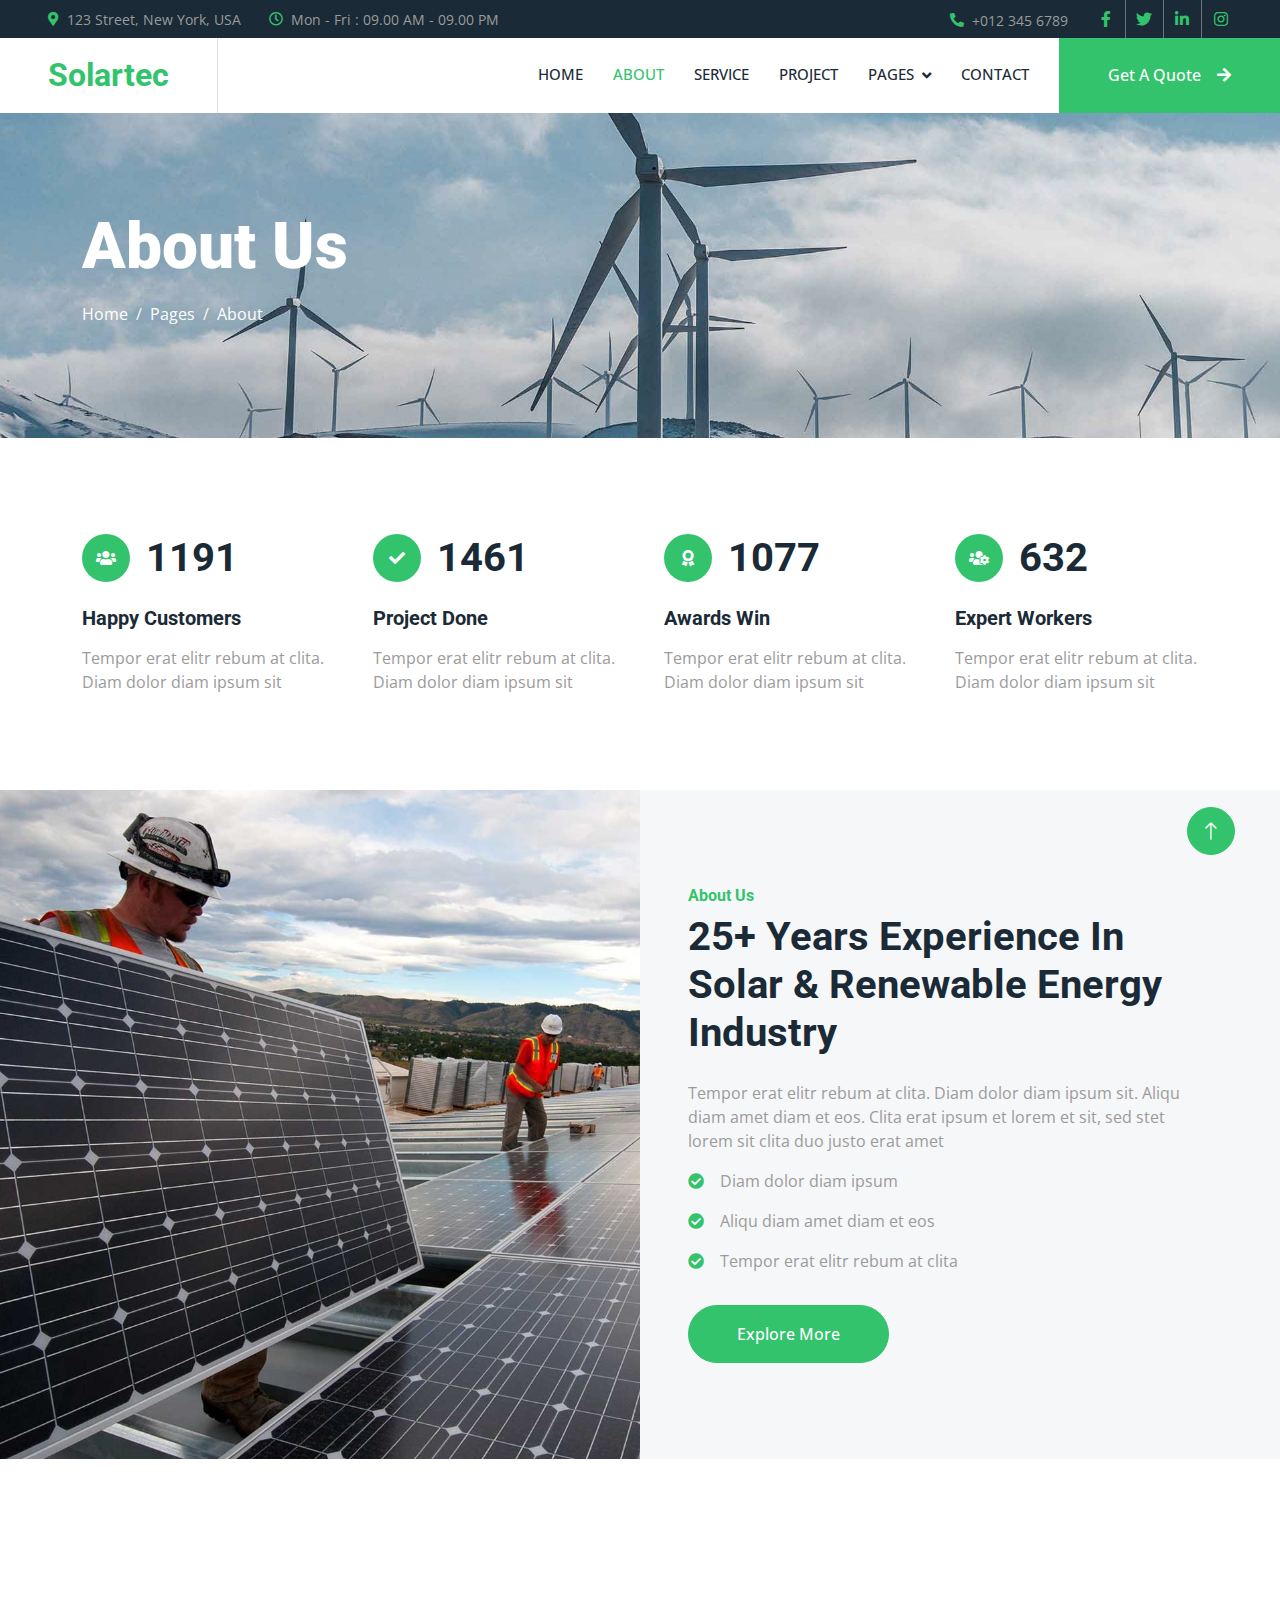
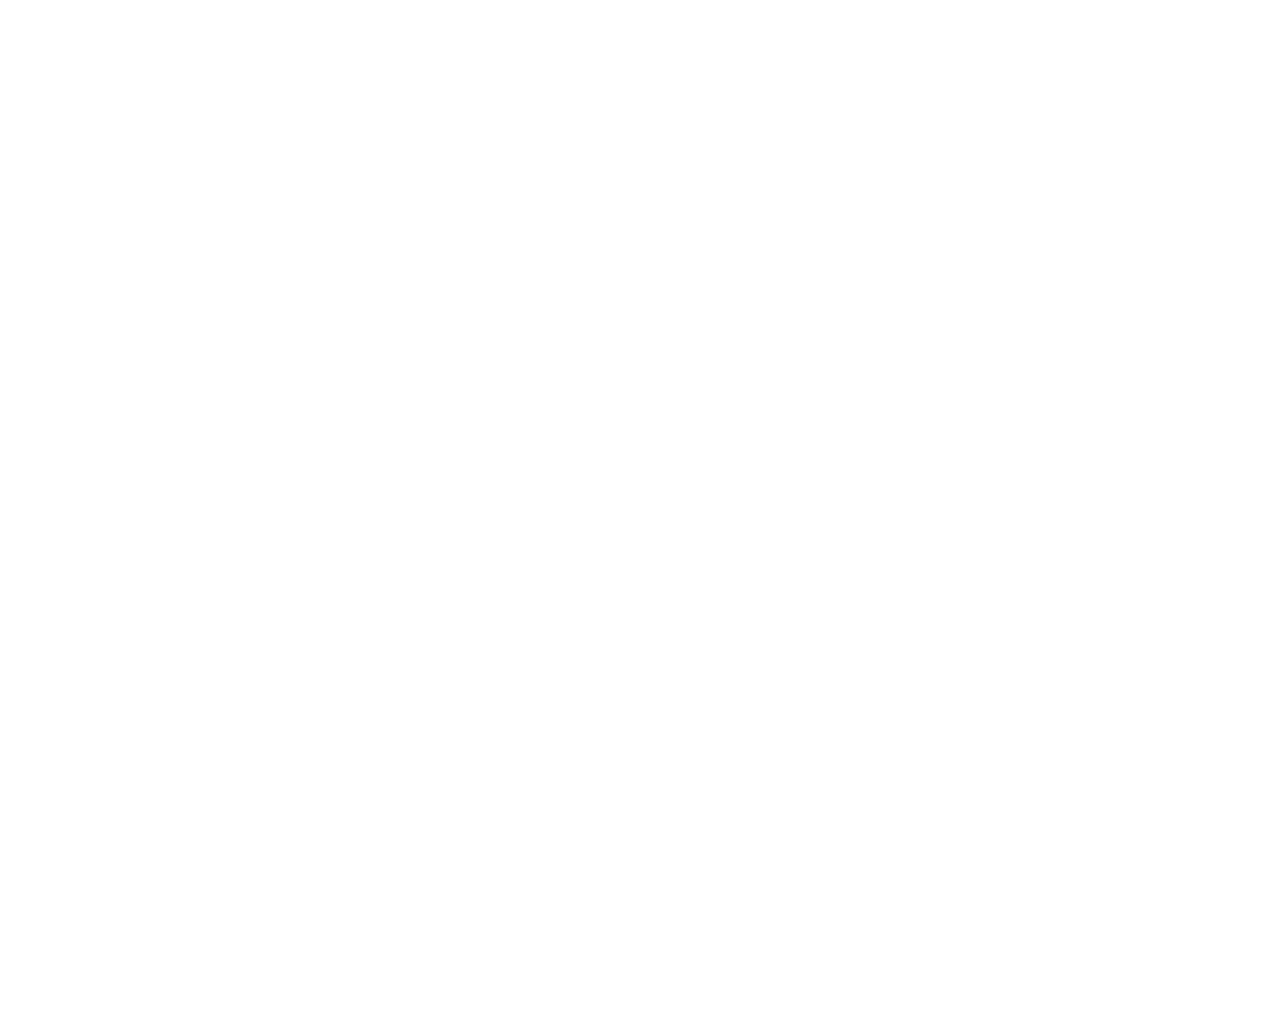
==== about.html @ 9b0cf778 "project setup" ====
<!DOCTYPE html>
<html lang="en">

<head>
    <meta charset="utf-8">
    <title>Solartec - Renewable Energy Website Template</title>
    <meta content="width=device-width, initial-scale=1.0" name="viewport">
    <meta content="" name="keywords">
    <meta content="" name="description">

    <!-- Favicon -->
    <link href="img/favicon.ico" rel="icon">

    <!-- Google Web Fonts -->
    <link rel="preconnect" href="https://fonts.googleapis.com">
    <link rel="preconnect" href="https://fonts.gstatic.com" crossorigin>
    <link href="https://fonts.googleapis.com/css2?family=Open+Sans:wght@400;500&family=Roboto:wght@500;700;900&display=swap" rel="stylesheet"> 

    <!-- Icon Font Stylesheet -->
    <link href="https://cdnjs.cloudflare.com/ajax/libs/font-awesome/5.10.0/css/all.min.css" rel="stylesheet">
    <link href="https://cdn.jsdelivr.net/npm/bootstrap-icons@1.4.1/font/bootstrap-icons.css" rel="stylesheet">

    <!-- Libraries Stylesheet -->
    <link href="lib/animate/animate.min.css" rel="stylesheet">
    <link href="lib/owlcarousel/assets/owl.carousel.min.css" rel="stylesheet">
    <link href="lib/lightbox/css/lightbox.min.css" rel="stylesheet">

    <!-- Customized Bootstrap Stylesheet -->
    <link href="css/bootstrap.min.css" rel="stylesheet">

    <!-- Template Stylesheet -->
    <link href="css/style.css" rel="stylesheet">
</head>

<body>
    <!-- Spinner Start -->
    <div id="spinner" class="show bg-white position-fixed translate-middle w-100 vh-100 top-50 start-50 d-flex align-items-center justify-content-center">
        <div class="spinner-border text-primary" style="width: 3rem; height: 3rem;" role="status">
            <span class="sr-only">Loading...</span>
        </div>
    </div>
    <!-- Spinner End -->


    <!-- Topbar Start -->
    <div class="container-fluid bg-dark p-0">
        <div class="row gx-0 d-none d-lg-flex">
            <div class="col-lg-7 px-5 text-start">
                <div class="h-100 d-inline-flex align-items-center me-4">
                    <small class="fa fa-map-marker-alt text-primary me-2"></small>
                    <small>123 Street, New York, USA</small>
                </div>
                <div class="h-100 d-inline-flex align-items-center">
                    <small class="far fa-clock text-primary me-2"></small>
                    <small>Mon - Fri : 09.00 AM - 09.00 PM</small>
                </div>
            </div>
            <div class="col-lg-5 px-5 text-end">
                <div class="h-100 d-inline-flex align-items-center me-4">
                    <small class="fa fa-phone-alt text-primary me-2"></small>
                    <small>+012 345 6789</small>
                </div>
                <div class="h-100 d-inline-flex align-items-center mx-n2">
                    <a class="btn btn-square btn-link rounded-0 border-0 border-end border-secondary" href=""><i class="fab fa-facebook-f"></i></a>
                    <a class="btn btn-square btn-link rounded-0 border-0 border-end border-secondary" href=""><i class="fab fa-twitter"></i></a>
                    <a class="btn btn-square btn-link rounded-0 border-0 border-end border-secondary" href=""><i class="fab fa-linkedin-in"></i></a>
                    <a class="btn btn-square btn-link rounded-0" href=""><i class="fab fa-instagram"></i></a>
                </div>
            </div>
        </div>
    </div>
    <!-- Topbar End -->


    <!-- Navbar Start -->
    <nav class="navbar navbar-expand-lg bg-white navbar-light sticky-top p-0">
        <a href="index.html" class="navbar-brand d-flex align-items-center border-end px-4 px-lg-5">
            <h2 class="m-0 text-primary">Solartec</h2>
        </a>
        <button type="button" class="navbar-toggler me-4" data-bs-toggle="collapse" data-bs-target="#navbarCollapse">
            <span class="navbar-toggler-icon"></span>
        </button>
        <div class="collapse navbar-collapse" id="navbarCollapse">
            <div class="navbar-nav ms-auto p-4 p-lg-0">
                <a href="index.html" class="nav-item nav-link">Home</a>
                <a href="about.html" class="nav-item nav-link active">About</a>
                <a href="service.html" class="nav-item nav-link">Service</a>
                <a href="project.html" class="nav-item nav-link">Project</a>
                <div class="nav-item dropdown">
                    <a href="#" class="nav-link dropdown-toggle" data-bs-toggle="dropdown">Pages</a>
                    <div class="dropdown-menu bg-light m-0">
                        <a href="feature.html" class="dropdown-item">Feature</a>
                        <a href="quote.html" class="dropdown-item">Free Quote</a>
                        <a href="team.html" class="dropdown-item">Our Team</a>
                        <a href="testimonial.html" class="dropdown-item">Testimonial</a>
                        <a href="404.html" class="dropdown-item">404 Page</a>
                    </div>
                </div>
                <a href="contact.html" class="nav-item nav-link">Contact</a>
            </div>
            <a href="" class="btn btn-primary rounded-0 py-4 px-lg-5 d-none d-lg-block">Get A Quote<i class="fa fa-arrow-right ms-3"></i></a>
        </div>
    </nav>
    <!-- Navbar End -->


    <!-- Page Header Start -->
    <div class="container-fluid page-header py-5 mb-5">
        <div class="container py-5">
            <h1 class="display-3 text-white mb-3 animated slideInDown">About Us</h1>
            <nav aria-label="breadcrumb animated slideInDown">
                <ol class="breadcrumb">
                    <li class="breadcrumb-item"><a class="text-white" href="#">Home</a></li>
                    <li class="breadcrumb-item"><a class="text-white" href="#">Pages</a></li>
                    <li class="breadcrumb-item text-white active" aria-current="page">About</li>
                </ol>
            </nav>
        </div>
    </div>
    <!-- Page Header End -->


    <!-- Feature Start -->
    <div class="container-xxl py-5">
        <div class="container">
            <div class="row g-5">
                <div class="col-md-6 col-lg-3 wow fadeIn" data-wow-delay="0.1s">
                    <div class="d-flex align-items-center mb-4">
                        <div class="btn-lg-square bg-primary rounded-circle me-3">
                            <i class="fa fa-users text-white"></i>
                        </div>
                        <h1 class="mb-0" data-toggle="counter-up">3453</h1>
                    </div>
                    <h5 class="mb-3">Happy Customers</h5>
                    <span>Tempor erat elitr rebum at clita. Diam dolor diam ipsum sit</span>
                </div>
                <div class="col-md-6 col-lg-3 wow fadeIn" data-wow-delay="0.3s">
                    <div class="d-flex align-items-center mb-4">
                        <div class="btn-lg-square bg-primary rounded-circle me-3">
                            <i class="fa fa-check text-white"></i>
                        </div>
                        <h1 class="mb-0" data-toggle="counter-up">4234</h1>
                    </div>
                    <h5 class="mb-3">Project Done</h5>
                    <span>Tempor erat elitr rebum at clita. Diam dolor diam ipsum sit</span>
                </div>
                <div class="col-md-6 col-lg-3 wow fadeIn" data-wow-delay="0.5s">
                    <div class="d-flex align-items-center mb-4">
                        <div class="btn-lg-square bg-primary rounded-circle me-3">
                            <i class="fa fa-award text-white"></i>
                        </div>
                        <h1 class="mb-0" data-toggle="counter-up">3123</h1>
                    </div>
                    <h5 class="mb-3">Awards Win</h5>
                    <span>Tempor erat elitr rebum at clita. Diam dolor diam ipsum sit</span>
                </div>
                <div class="col-md-6 col-lg-3 wow fadeIn" data-wow-delay="0.7s">
                    <div class="d-flex align-items-center mb-4">
                        <div class="btn-lg-square bg-primary rounded-circle me-3">
                            <i class="fa fa-users-cog text-white"></i>
                        </div>
                        <h1 class="mb-0" data-toggle="counter-up">1831</h1>
                    </div>
                    <h5 class="mb-3">Expert Workers</h5>
                    <span>Tempor erat elitr rebum at clita. Diam dolor diam ipsum sit</span>
                </div>
            </div>
        </div>
    </div>
    <!-- Feature Start -->
    

    <!-- About Start -->
    <div class="container-fluid bg-light overflow-hidden my-5 px-lg-0">
        <div class="container about px-lg-0">
            <div class="row g-0 mx-lg-0">
                <div class="col-lg-6 ps-lg-0 wow fadeIn" data-wow-delay="0.1s" style="min-height: 400px;">
                    <div class="position-relative h-100">
                        <img class="position-absolute img-fluid w-100 h-100" src="img/about.jpg" style="object-fit: cover;" alt="">
                    </div>
                </div>
                <div class="col-lg-6 about-text py-5 wow fadeIn" data-wow-delay="0.5s">
                    <div class="p-lg-5 pe-lg-0">
                        <h6 class="text-primary">About Us</h6>
                        <h1 class="mb-4">25+ Years Experience In Solar & Renewable Energy Industry</h1>
                        <p>Tempor erat elitr rebum at clita. Diam dolor diam ipsum sit. Aliqu diam amet diam et eos. Clita erat ipsum et lorem et sit, sed stet lorem sit clita duo justo erat amet</p>
                        <p><i class="fa fa-check-circle text-primary me-3"></i>Diam dolor diam ipsum</p>
                        <p><i class="fa fa-check-circle text-primary me-3"></i>Aliqu diam amet diam et eos</p>
                        <p><i class="fa fa-check-circle text-primary me-3"></i>Tempor erat elitr rebum at clita</p>
                        <a href="" class="btn btn-primary rounded-pill py-3 px-5 mt-3">Explore More</a>
                    </div>
                </div>
            </div>
        </div>
    </div>
    <!-- About End -->


    <!-- Team Start -->
    <div class="container-xxl py-5">
        <div class="container">
            <div class="text-center mx-auto mb-5 wow fadeInUp" data-wow-delay="0.1s" style="max-width: 600px;">
                <h6 class="text-primary">Team Member</h6>
                <h1 class="mb-4">Experienced Team Members</h1>
            </div>
            <div class="row g-4">
                <div class="col-lg-4 col-md-6 wow fadeInUp" data-wow-delay="0.1s">
                    <div class="team-item rounded overflow-hidden">
                        <div class="d-flex">
                            <img class="img-fluid w-75" src="img/team-1.jpg" alt="">
                            <div class="team-social w-25">
                                <a class="btn btn-lg-square btn-outline-primary rounded-circle mt-3" href=""><i class="fab fa-facebook-f"></i></a>
                                <a class="btn btn-lg-square btn-outline-primary rounded-circle mt-3" href=""><i class="fab fa-twitter"></i></a>
                                <a class="btn btn-lg-square btn-outline-primary rounded-circle mt-3" href=""><i class="fab fa-instagram"></i></a>
                            </div>
                        </div>
                        <div class="p-4">
                            <h5>Full Name</h5>
                            <span>Designation</span>
                        </div>
                    </div>
                </div>
                <div class="col-lg-4 col-md-6 wow fadeInUp" data-wow-delay="0.3s">
                    <div class="team-item rounded overflow-hidden">
                        <div class="d-flex">
                            <img class="img-fluid w-75" src="img/team-2.jpg" alt="">
                            <div class="team-social w-25">
                                <a class="btn btn-lg-square btn-outline-primary rounded-circle mt-3" href=""><i class="fab fa-facebook-f"></i></a>
                                <a class="btn btn-lg-square btn-outline-primary rounded-circle mt-3" href=""><i class="fab fa-twitter"></i></a>
                                <a class="btn btn-lg-square btn-outline-primary rounded-circle mt-3" href=""><i class="fab fa-instagram"></i></a>
                            </div>
                        </div>
                        <div class="p-4">
                            <h5>Full Name</h5>
                            <span>Designation</span>
                        </div>
                    </div>
                </div>
                <div class="col-lg-4 col-md-6 wow fadeInUp" data-wow-delay="0.5s">
                    <div class="team-item rounded overflow-hidden">
                        <div class="d-flex">
                            <img class="img-fluid w-75" src="img/team-3.jpg" alt="">
                            <div class="team-social w-25">
                                <a class="btn btn-lg-square btn-outline-primary rounded-circle mt-3" href=""><i class="fab fa-facebook-f"></i></a>
                                <a class="btn btn-lg-square btn-outline-primary rounded-circle mt-3" href=""><i class="fab fa-twitter"></i></a>
                                <a class="btn btn-lg-square btn-outline-primary rounded-circle mt-3" href=""><i class="fab fa-instagram"></i></a>
                            </div>
                        </div>
                        <div class="p-4">
                            <h5>Full Name</h5>
                            <span>Designation</span>
                        </div>
                    </div>
                </div>
            </div>
        </div>
    </div>
    <!-- Team End -->
        

    <!-- Footer Start -->
    <div class="container-fluid bg-dark text-body footer mt-5 pt-5 wow fadeIn" data-wow-delay="0.1s">
        <div class="container py-5">
            <div class="row g-5">
                <div class="col-lg-3 col-md-6">
                    <h5 class="text-white mb-4">Address</h5>
                    <p class="mb-2"><i class="fa fa-map-marker-alt me-3"></i>123 Street, New York, USA</p>
                    <p class="mb-2"><i class="fa fa-phone-alt me-3"></i>+012 345 67890</p>
                    <p class="mb-2"><i class="fa fa-envelope me-3"></i>info@example.com</p>
                    <div class="d-flex pt-2">
                        <a class="btn btn-square btn-outline-light btn-social" href=""><i class="fab fa-twitter"></i></a>
                        <a class="btn btn-square btn-outline-light btn-social" href=""><i class="fab fa-facebook-f"></i></a>
                        <a class="btn btn-square btn-outline-light btn-social" href=""><i class="fab fa-youtube"></i></a>
                        <a class="btn btn-square btn-outline-light btn-social" href=""><i class="fab fa-linkedin-in"></i></a>
                    </div>
                </div>
                <div class="col-lg-3 col-md-6">
                    <h5 class="text-white mb-4">Quick Links</h5>
                    <a class="btn btn-link" href="">About Us</a>
                    <a class="btn btn-link" href="">Contact Us</a>
                    <a class="btn btn-link" href="">Our Services</a>
                    <a class="btn btn-link" href="">Terms & Condition</a>
                    <a class="btn btn-link" href="">Support</a>
                </div>
                <div class="col-lg-3 col-md-6">
                    <h5 class="text-white mb-4">Project Gallery</h5>
                    <div class="row g-2">
                        <div class="col-4">
                            <img class="img-fluid rounded" src="img/gallery-1.jpg" alt="">
                        </div>
                        <div class="col-4">
                            <img class="img-fluid rounded" src="img/gallery-2.jpg" alt="">
                        </div>
                        <div class="col-4">
                            <img class="img-fluid rounded" src="img/gallery-3.jpg" alt="">
                        </div>
                        <div class="col-4">
                            <img class="img-fluid rounded" src="img/gallery-4.jpg" alt="">
                        </div>
                        <div class="col-4">
                            <img class="img-fluid rounded" src="img/gallery-5.jpg" alt="">
                        </div>
                        <div class="col-4">
                            <img class="img-fluid rounded" src="img/gallery-6.jpg" alt="">
                        </div>
                    </div>
                </div>
                <div class="col-lg-3 col-md-6">
                    <h5 class="text-white mb-4">Newsletter</h5>
                    <p>Dolor amet sit justo amet elitr clita ipsum elitr est.</p>
                    <div class="position-relative mx-auto" style="max-width: 400px;">
                        <input class="form-control border-0 w-100 py-3 ps-4 pe-5" type="text" placeholder="Your email">
                        <button type="button" class="btn btn-primary py-2 position-absolute top-0 end-0 mt-2 me-2">SignUp</button>
                    </div>
                </div>
            </div>
        </div>
        <div class="container">
            <div class="copyright">
                <div class="row">
                    <div class="col-md-6 text-center text-md-start mb-3 mb-md-0">
                        &copy; <a href="#">Your Site Name</a>, All Right Reserved.
                    </div>
                    <div class="col-md-6 text-center text-md-end">
                        <!--/*** This template is free as long as you keep the footer author’s credit link/attribution link/backlink. If you'd like to use the template without the footer author’s credit link/attribution link/backlink, you can purchase the Credit Removal License from "https://htmlcodex.com/credit-removal". Thank you for your support. ***/-->
                        Designed By <a href="https://htmlcodex.com">HTML Codex</a>
                    </div>
                </div>
            </div>
        </div>
    </div>
    <!-- Footer End -->


    <!-- Back to Top -->
    <a href="#" class="btn btn-lg btn-primary btn-lg-square rounded-circle back-to-top"><i class="bi bi-arrow-up"></i></a>


    <!-- JavaScript Libraries -->
    <script src="https://code.jquery.com/jquery-3.4.1.min.js"></script>
    <script src="https://cdn.jsdelivr.net/npm/bootstrap@5.0.0/dist/js/bootstrap.bundle.min.js"></script>
    <script src="lib/wow/wow.min.js"></script>
    <script src="lib/easing/easing.min.js"></script>
    <script src="lib/waypoints/waypoints.min.js"></script>
    <script src="lib/counterup/counterup.min.js"></script>
    <script src="lib/owlcarousel/owl.carousel.min.js"></script>
    <script src="lib/isotope/isotope.pkgd.min.js"></script>
    <script src="lib/lightbox/js/lightbox.min.js"></script>

    <!-- Template Javascript -->
    <script src="js/main.js"></script>
</body>

</html>
---- css/style.css ----
/********** Template CSS **********/
:root {
    --primary: #32C36C;
    --light: #F6F7F8;
    --dark: #1A2A36;
}

.fw-medium {
    font-weight: 500 !important;
}

.fw-bold {
    font-weight: 700 !important;
}

.fw-black {
    font-weight: 900 !important;
}

.back-to-top {
    position: fixed;
    display: none;
    right: 45px;
    bottom: 45px;
    z-index: 99;
}


/*** Spinner ***/
#spinner {
    opacity: 0;
    visibility: hidden;
    transition: opacity .5s ease-out, visibility 0s linear .5s;
    z-index: 99999;
}

#spinner.show {
    transition: opacity .5s ease-out, visibility 0s linear 0s;
    visibility: visible;
    opacity: 1;
}


/*** Button ***/
.btn {
    font-weight: 500;
    transition: .5s;
}

.btn.btn-primary,
.btn.btn-outline-primary:hover {
    color: #FFFFFF;
}

.btn-square {
    width: 38px;
    height: 38px;
}

.btn-sm-square {
    width: 32px;
    height: 32px;
}

.btn-lg-square {
    width: 48px;
    height: 48px;
}

.btn-square,
.btn-sm-square,
.btn-lg-square {
    padding: 0;
    display: flex;
    align-items: center;
    justify-content: center;
    font-weight: normal;
}

/*** Navbar ***/
.navbar.sticky-top {
    top: -100px;
    transition: .5s;
}

.navbar .navbar-brand,
.navbar a.btn {
    height: 75px;
}

.navbar .navbar-nav .nav-link {
    margin-right: 30px;
    padding: 25px 0;
    color: var(--dark);
    font-size: 15px;
    font-weight: 500;
    text-transform: uppercase;
    outline: none;
}

.navbar .navbar-nav .nav-link:hover,
.navbar .navbar-nav .nav-link.active {
    color: var(--primary);
}

.navbar .dropdown-toggle::after {
    border: none;
    content: "\f107";
    font-family: "Font Awesome 5 Free";
    font-weight: 900;
    vertical-align: middle;
    margin-left: 8px;
}

@media (max-width: 991.98px) {
    .navbar .navbar-nav .nav-link  {
        margin-right: 0;
        padding: 10px 0;
    }

    .navbar .navbar-nav {
        border-top: 1px solid #EEEEEE;
    }
}

@media (min-width: 992px) {
    .navbar .nav-item .dropdown-menu {
        display: block;
        border: none;
        margin-top: 0;
        top: 150%;
        opacity: 0;
        visibility: hidden;
        transition: .5s;
    }

    .navbar .nav-item:hover .dropdown-menu {
        top: 100%;
        visibility: visible;
        transition: .5s;
        opacity: 1;
    }
}


/*** Header ***/
.owl-carousel-inner {
    position: absolute;
    width: 100%;
    height: 100%;
    top: 0;
    left: 0;
    display: flex;
    align-items: center;
    background: rgba(0, 0, 0, .1);
}

@media (max-width: 768px) {
    .header-carousel .owl-carousel-item {
        position: relative;
        min-height: 500px;
    }

    .header-carousel .owl-carousel-item img {
        position: absolute;
        width: 100%;
        height: 100%;
        object-fit: cover;
    }

    .header-carousel .owl-carousel-item p {
        font-size: 16px !important;
    }
}

.header-carousel .owl-dots {
    position: absolute;
    width: 60px;
    height: 100%;
    top: 0;
    right: 30px;
    display: flex;
    flex-direction: column;
    align-items: center;
    justify-content: center;
}

.header-carousel .owl-dots .owl-dot {
    position: relative;
    width: 45px;
    height: 45px;
    margin: 5px 0;
    background: #FFFFFF;
    box-shadow: 0 0 30px rgba(255, 255, 255, .9);
    border-radius: 45px;
    transition: .5s;
}

.header-carousel .owl-dots .owl-dot.active {
    width: 60px;
    height: 60px;
}

.header-carousel .owl-dots .owl-dot img {
    position: absolute;
    width: 100%;
    height: 100%;
    object-fit: cover;
    padding: 2px;
    border-radius: 45px;
    transition: .5s;
}

.page-header {
    background: linear-gradient(rgba(0, 0, 0, .1), rgba(0, 0, 0, .1)), url(../img/carousel-1.jpg) center center no-repeat;
    background-size: cover;
}

.breadcrumb-item + .breadcrumb-item::before {
    color: var(--light);
}


/*** About ***/
@media (min-width: 992px) {
    .container.about {
        max-width: 100% !important;
    }

    .about-text  {
        padding-right: calc(((100% - 960px) / 2) + .75rem);
    }
}

@media (min-width: 1200px) {
    .about-text  {
        padding-right: calc(((100% - 1140px) / 2) + .75rem);
    }
}

@media (min-width: 1400px) {
    .about-text  {
        padding-right: calc(((100% - 1320px) / 2) + .75rem);
    }
}


/*** Service ***/
.service-item {
    box-shadow: 0 0 45px rgba(0, 0, 0, .08);
}

.service-icon {
    position: relative;
    margin: -50px 0 25px 0;
    width: 100px;
    height: 100px;
    display: flex;
    align-items: center;
    justify-content: center;
    color: var(--primary);
    background: #FFFFFF;
    border-radius: 100px;
    box-shadow: 0 0 45px rgba(0, 0, 0, .08);
    transition: .5s;
}

.service-item:hover .service-icon {
    color: #FFFFFF;
    background: var(--primary);
}


/*** Feature ***/
@media (min-width: 992px) {
    .container.feature {
        max-width: 100% !important;
    }

    .feature-text  {
        padding-left: calc(((100% - 960px) / 2) + .75rem);
    }
}

@media (min-width: 1200px) {
    .feature-text  {
        padding-left: calc(((100% - 1140px) / 2) + .75rem);
    }
}

@media (min-width: 1400px) {
    .feature-text  {
        padding-left: calc(((100% - 1320px) / 2) + .75rem);
    }
}


/*** Project Portfolio ***/
#portfolio-flters li {
    display: inline-block;
    font-weight: 500;
    color: var(--dark);
    cursor: pointer;
    transition: .5s;
    border-bottom: 2px solid transparent;
}

#portfolio-flters li:hover,
#portfolio-flters li.active {
    color: var(--primary);
    border-color: var(--primary);
}

.portfolio-img {
    position: relative;
}

.portfolio-img::before,
.portfolio-img::after {
    position: absolute;
    content: "";
    width: 0;
    height: 100%;
    top: 0;
    background: var(--dark);
    transition: .5s;
}

.portfolio-img::before {
    left: 50%;
}

.portfolio-img::after {
    right: 50%;
}

.portfolio-item:hover .portfolio-img::before {
    width: 51%;
    left: 0;
}

.portfolio-item:hover .portfolio-img::after {
    width: 51%;
    right: 0;
}

.portfolio-btn {
    position: absolute;
    top: 0;
    left: 0;
    width: 100%;
    height: 100%;
    display: flex;
    align-items: center;
    justify-content: center;
    opacity: 0;
    z-index: 1;
    transition: .5s;
}

.portfolio-item:hover .portfolio-btn {
    opacity: 1;
    transition-delay: .3s;
}


/*** Quote ***/
@media (min-width: 992px) {
    .container.quote {
        max-width: 100% !important;
    }

    .quote-text  {
        padding-right: calc(((100% - 960px) / 2) + .75rem);
    }
}

@media (min-width: 1200px) {
    .quote-text  {
        padding-right: calc(((100% - 1140px) / 2) + .75rem);
    }
}

@media (min-width: 1400px) {
    .quote-text  {
        padding-right: calc(((100% - 1320px) / 2) + .75rem);
    }
}


/*** Team ***/
.team-item {
    box-shadow: 0 0 45px rgba(0, 0, 0, .08);
}

.team-item img {
    border-radius: 8px 60px 0 0;
}

.team-item .team-social {
    display: flex;
    flex-direction: column;
    align-items: center;
    justify-content: flex-end;
    background: #FFFFFF;
    transition: .5s;
}


/*** Testimonial ***/
.testimonial-carousel::before {
    position: absolute;
    content: "";
    top: 0;
    left: 0;
    height: 100%;
    width: 0;
    background: linear-gradient(to right, rgba(255, 255, 255, 1) 0%, rgba(255, 255, 255, 0) 100%);
    z-index: 1;
}

.testimonial-carousel::after {
    position: absolute;
    content: "";
    top: 0;
    right: 0;
    height: 100%;
    width: 0;
    background: linear-gradient(to left, rgba(255, 255, 255, 1) 0%, rgba(255, 255, 255, 0) 100%);
    z-index: 1;
}

@media (min-width: 768px) {
    .testimonial-carousel::before,
    .testimonial-carousel::after {
        width: 200px;
    }
}

@media (min-width: 992px) {
    .testimonial-carousel::before,
    .testimonial-carousel::after {
        width: 300px;
    }
}

.testimonial-carousel .owl-nav {
    position: absolute;
    width: 350px;
    top: 20px;
    left: 50%;
    transform: translateX(-50%);
    display: flex;
    justify-content: space-between;
    opacity: 0;
    transition: .5s;
    z-index: 1;
}

.testimonial-carousel:hover .owl-nav {
    width: 300px;
    opacity: 1;
}

.testimonial-carousel .owl-nav .owl-prev,
.testimonial-carousel .owl-nav .owl-next {
    position: relative;
    color: var(--primary);
    font-size: 45px;
    transition: .5s;
}

.testimonial-carousel .owl-nav .owl-prev:hover,
.testimonial-carousel .owl-nav .owl-next:hover {
    color: var(--dark);
}

.testimonial-carousel .testimonial-img img {
    width: 100px;
    height: 100px;
}

.testimonial-carousel .testimonial-img .btn-square {
    position: absolute;
    bottom: -19px;
    left: 50%;
    transform: translateX(-50%);
}

.testimonial-carousel .owl-item .testimonial-text {
    margin-bottom: 30px;
    box-shadow: 0 0 45px rgba(0, 0, 0, .08);
    transform: scale(.8);
    transition: .5s;
}

.testimonial-carousel .owl-item.center .testimonial-text {
    transform: scale(1);
}


/*** Contact ***/
@media (min-width: 992px) {
    .container.contact {
        max-width: 100% !important;
    }

    .contact-text  {
        padding-left: calc(((100% - 960px) / 2) + .75rem);
    }
}

@media (min-width: 1200px) {
    .contact-text  {
        padding-left: calc(((100% - 1140px) / 2) + .75rem);
    }
}

@media (min-width: 1400px) {
    .contact-text  {
        padding-left: calc(((100% - 1320px) / 2) + .75rem);
    }
}


/*** Footer ***/
.footer .btn.btn-social {
    margin-right: 5px;
    color: #9B9B9B;
    border: 1px solid #9B9B9B;
    border-radius: 38px;
    transition: .3s;
}

.footer .btn.btn-social:hover {
    color: var(--primary);
    border-color: var(--light);
}

.footer .btn.btn-link {
    display: block;
    margin-bottom: 5px;
    padding: 0;
    text-align: left;
    color: #9B9B9B;
    font-weight: normal;
    text-transform: capitalize;
    transition: .3s;
}

.footer .btn.btn-link::before {
    position: relative;
    content: "\f105";
    font-family: "Font Awesome 5 Free";
    font-weight: 900;
    margin-right: 10px;
}

.footer .btn.btn-link:hover {
    color: #FFFFFF;
    letter-spacing: 1px;
    box-shadow: none;
}

.footer .copyright {
    padding: 25px 0;
    border-top: 1px solid rgba(256, 256, 256, .1);
}

.footer .copyright a {
    color: var(--light);
}

.footer .copyright a:hover {
    color: var(--primary);
}
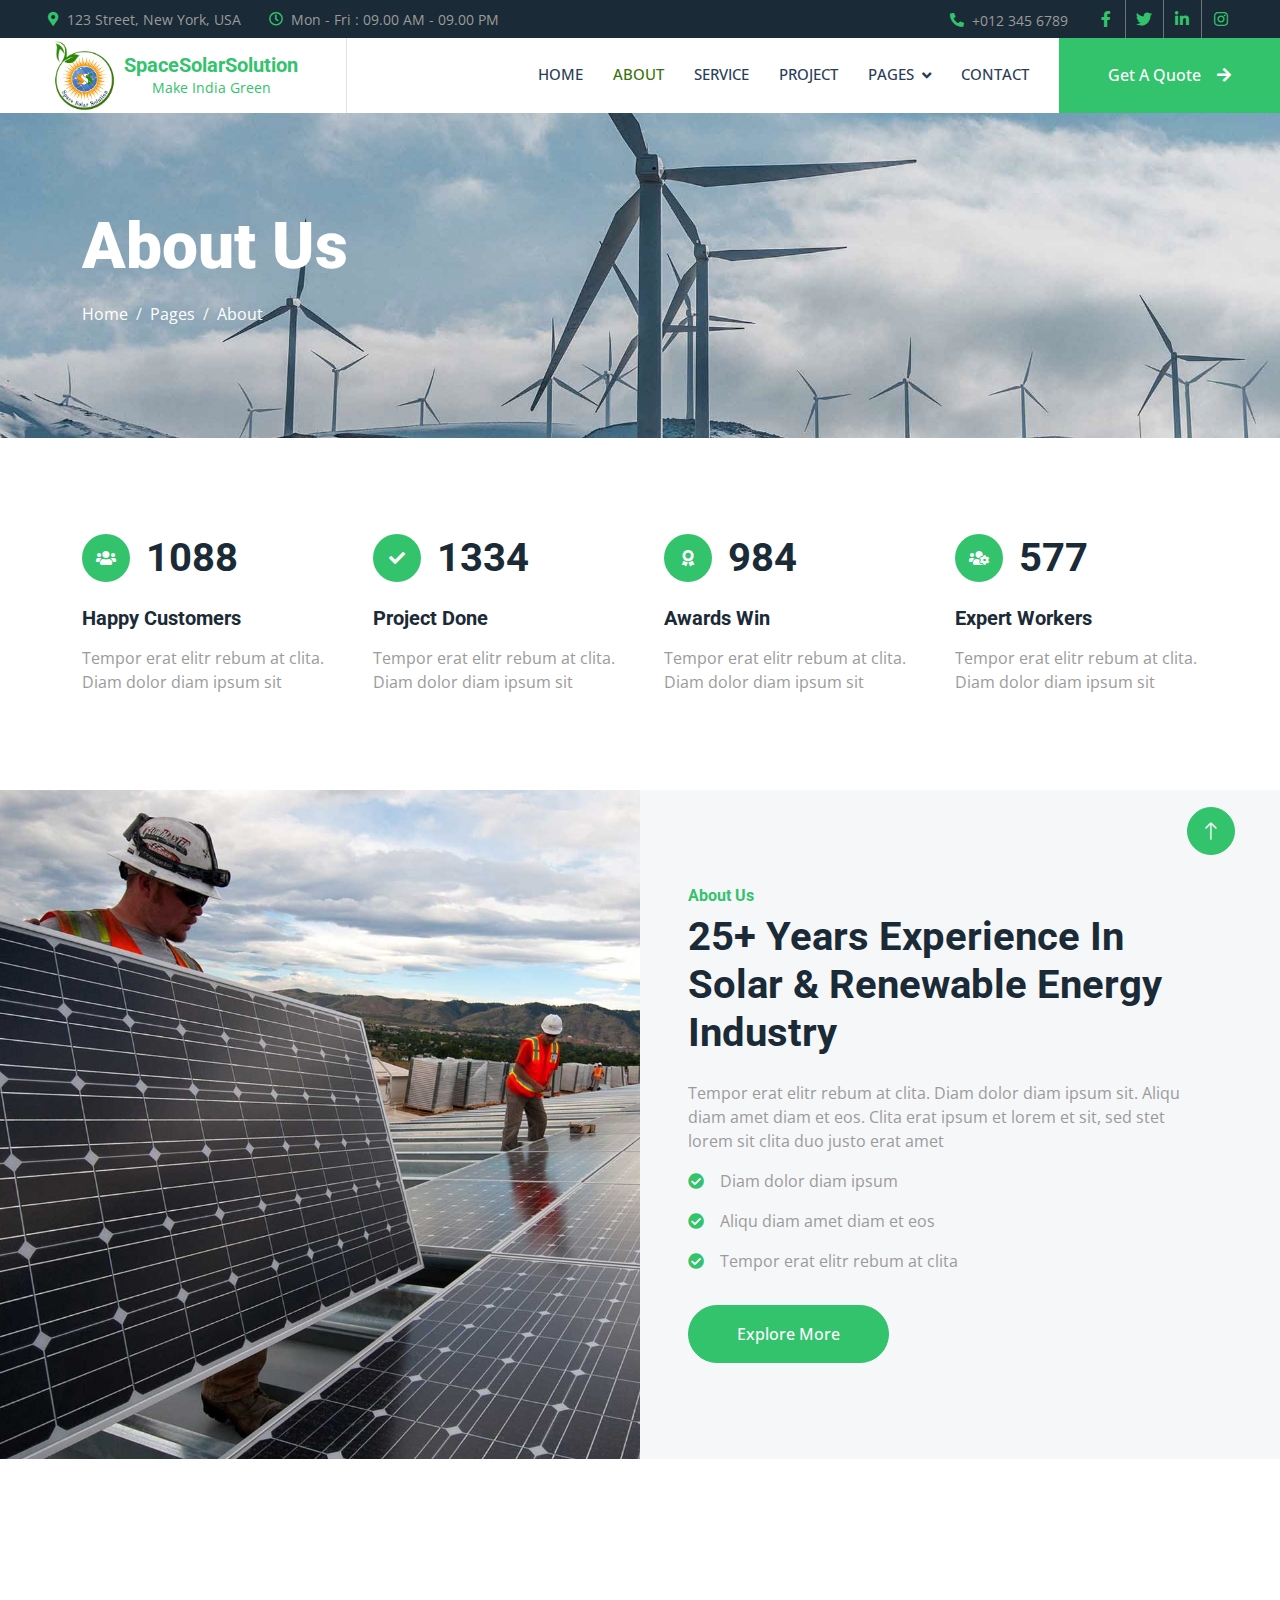
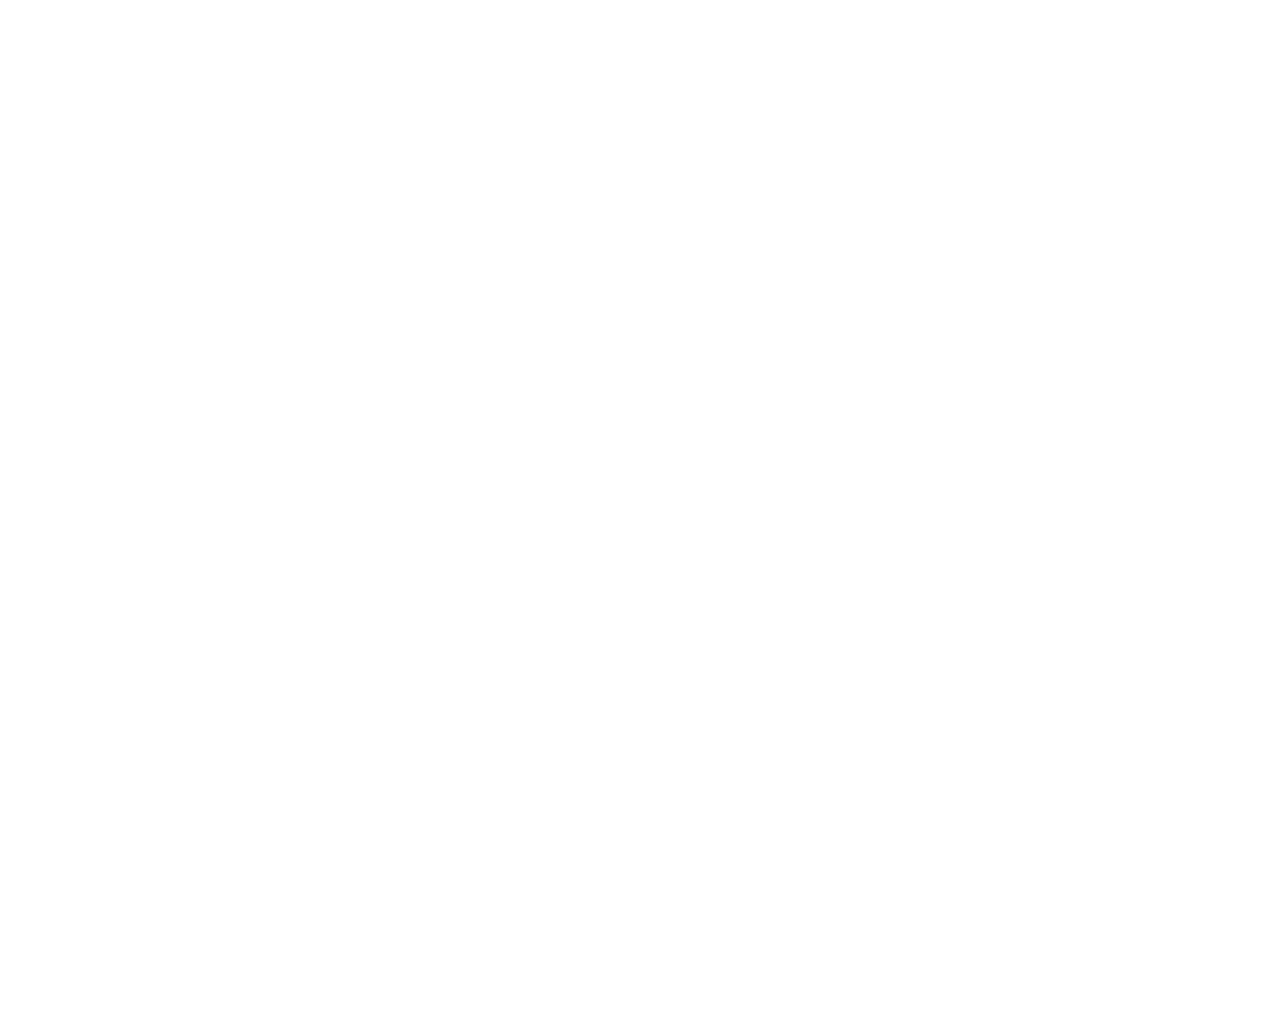
==== commit 15bac5e9: "bulk" ====
--- a/about.html
+++ b/about.html
@@ -75,7 +75,11 @@
     <!-- Navbar Start -->
     <nav class="navbar navbar-expand-lg bg-white navbar-light sticky-top p-0">
         <a href="index.html" class="navbar-brand d-flex align-items-center border-end px-4 px-lg-5">
-            <h2 class="m-0 text-primary">Solartec</h2>
+            <img src="Final Logo.jpg" alt="SpaceSolarSolution Logo" style="height: 70px; width: auto; margin-right: 6px;">
+            <div style="display: flex; flex-direction: column; align-items: center;">
+                <h4 class="m-0 text-primary" style="font-size: 1.25rem;">SpaceSolarSolution</h4>
+                <small class="m-0 text-primary" style="font-size: 0.875rem;">Make India Green</small>
+            </div>
         </a>
         <button type="button" class="navbar-toggler me-4" data-bs-toggle="collapse" data-bs-target="#navbarCollapse">
             <span class="navbar-toggler-icon"></span>
--- a/css/style.css
+++ b/css/style.css
@@ -1,8 +1,8 @@
 /********** Template CSS **********/
 :root {
-    --primary: #32C36C;
+    --primary: #377306;
     --light: #F6F7F8;
-    --dark: #1A2A36;
+    --dark: #293C57;
 }
 
 .fw-medium {
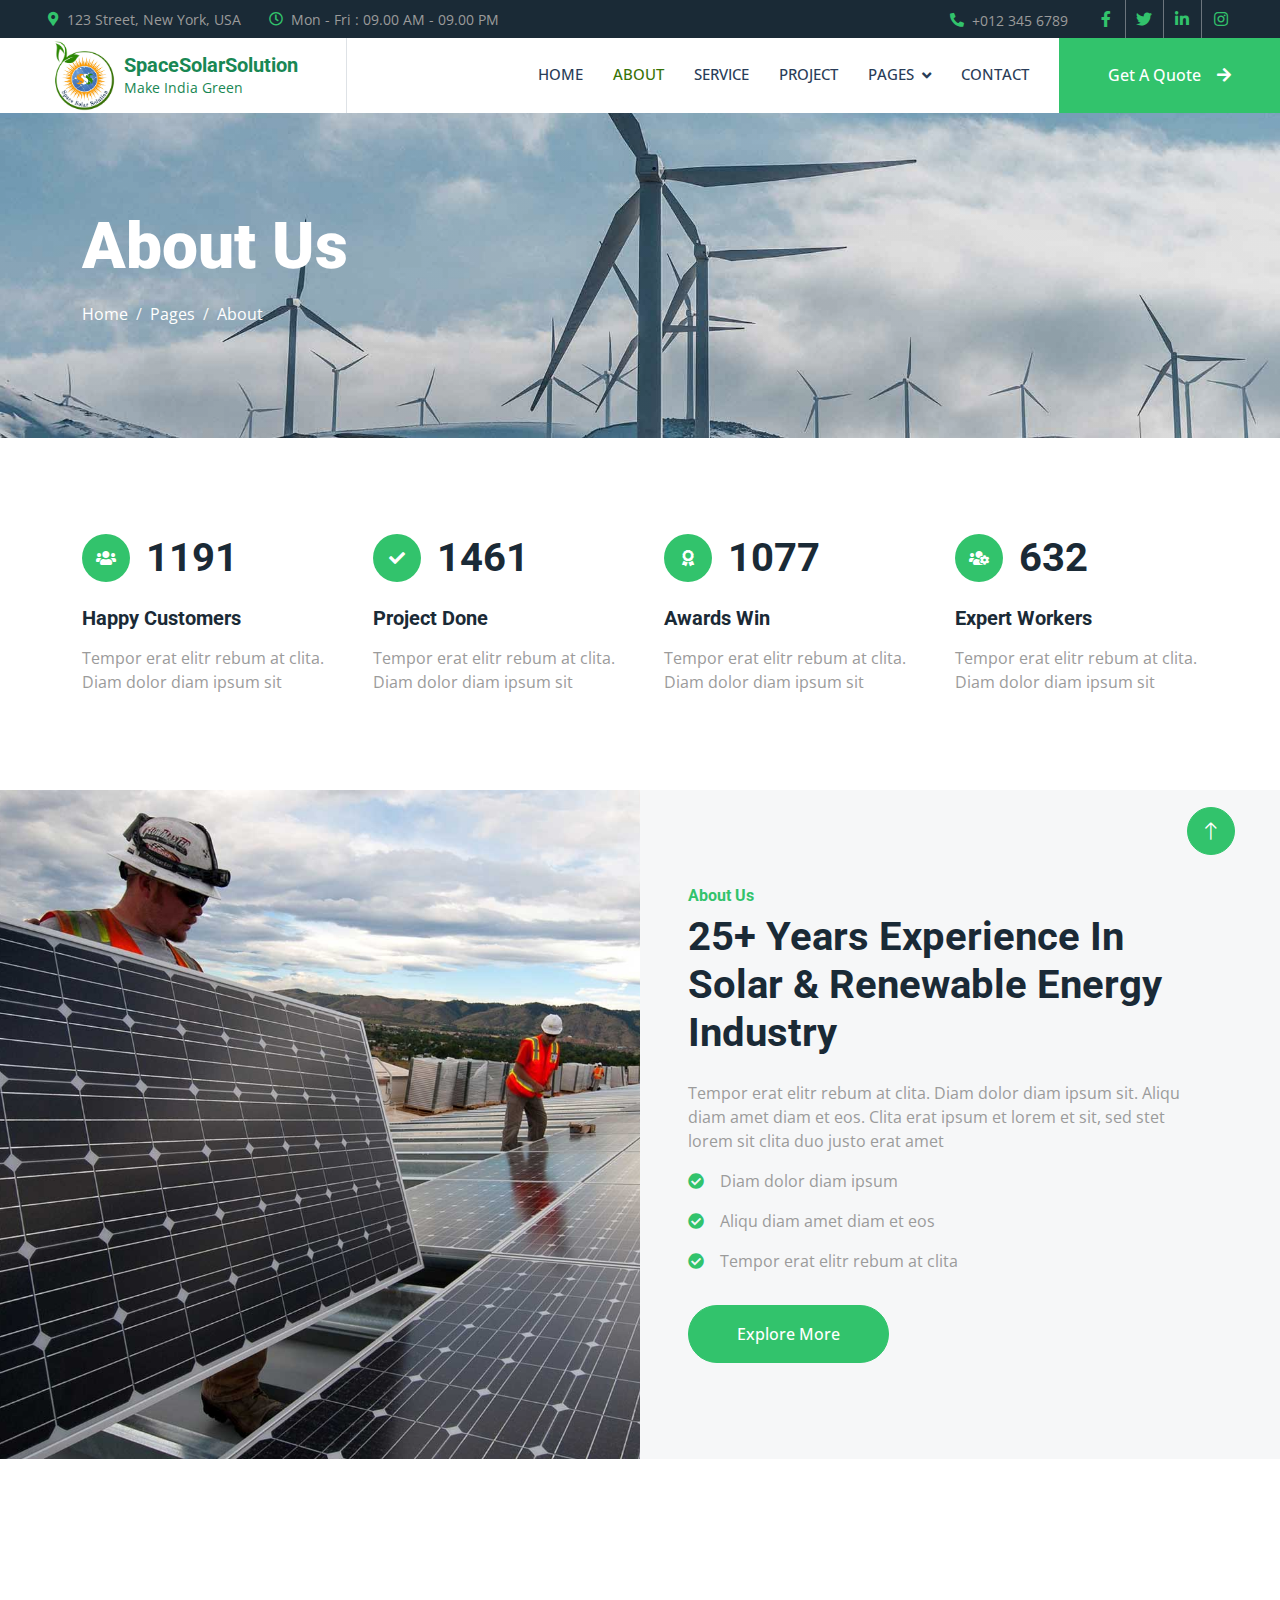
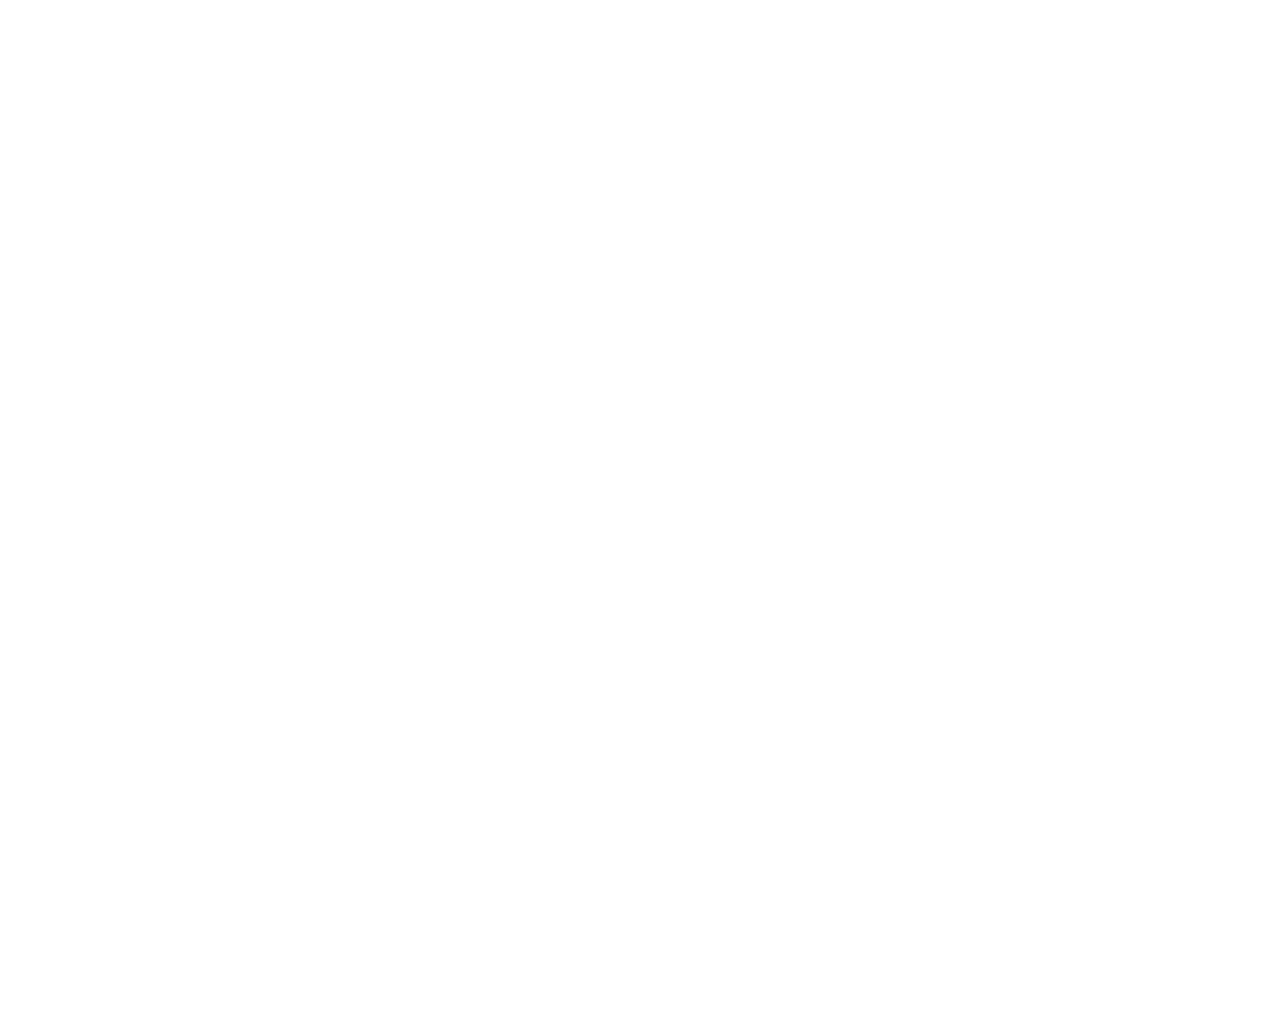
==== commit 934b80b0: "new" ====
--- a/about.html
+++ b/about.html
@@ -74,13 +74,20 @@
 
     <!-- Navbar Start -->
     <nav class="navbar navbar-expand-lg bg-white navbar-light sticky-top p-0">
-        <a href="index.html" class="navbar-brand d-flex align-items-center border-end px-4 px-lg-5">
-            <img src="Final Logo.jpg" alt="SpaceSolarSolution Logo" style="height: 70px; width: auto; margin-right: 6px;">
-            <div style="display: flex; flex-direction: column; align-items: center;">
-                <h4 class="m-0 text-primary" style="font-size: 1.25rem;">SpaceSolarSolution</h4>
-                <small class="m-0 text-primary" style="font-size: 0.875rem;">Make India Green</small>
-            </div>
+        <a href="index.html" 
+        class="navbar-brand d-flex align-items-center border-end px-4 px-lg-5" 
+        style="justify-content: flex-start; margin-left: 0; padding-left: 0;">
+            
+            <img src="Final Logo.jpg" alt="SpaceSolarSolution Logo" 
+                style="height: 70px; width: auto; margin-right: 6px;">
+            
+            <div style="display: flex; flex-direction: column; align-items: flex-start;">
+                <h4 class="m-0 text-success" style="font-size: 1.25rem; font-weight: bold;">SpaceSolarSolution</h4>
+                <small class="m-0 text-success" style="font-size: 0.875rem;">Make India Green</small>
+            </div>
+
         </a>
+
         <button type="button" class="navbar-toggler me-4" data-bs-toggle="collapse" data-bs-target="#navbarCollapse">
             <span class="navbar-toggler-icon"></span>
         </button>
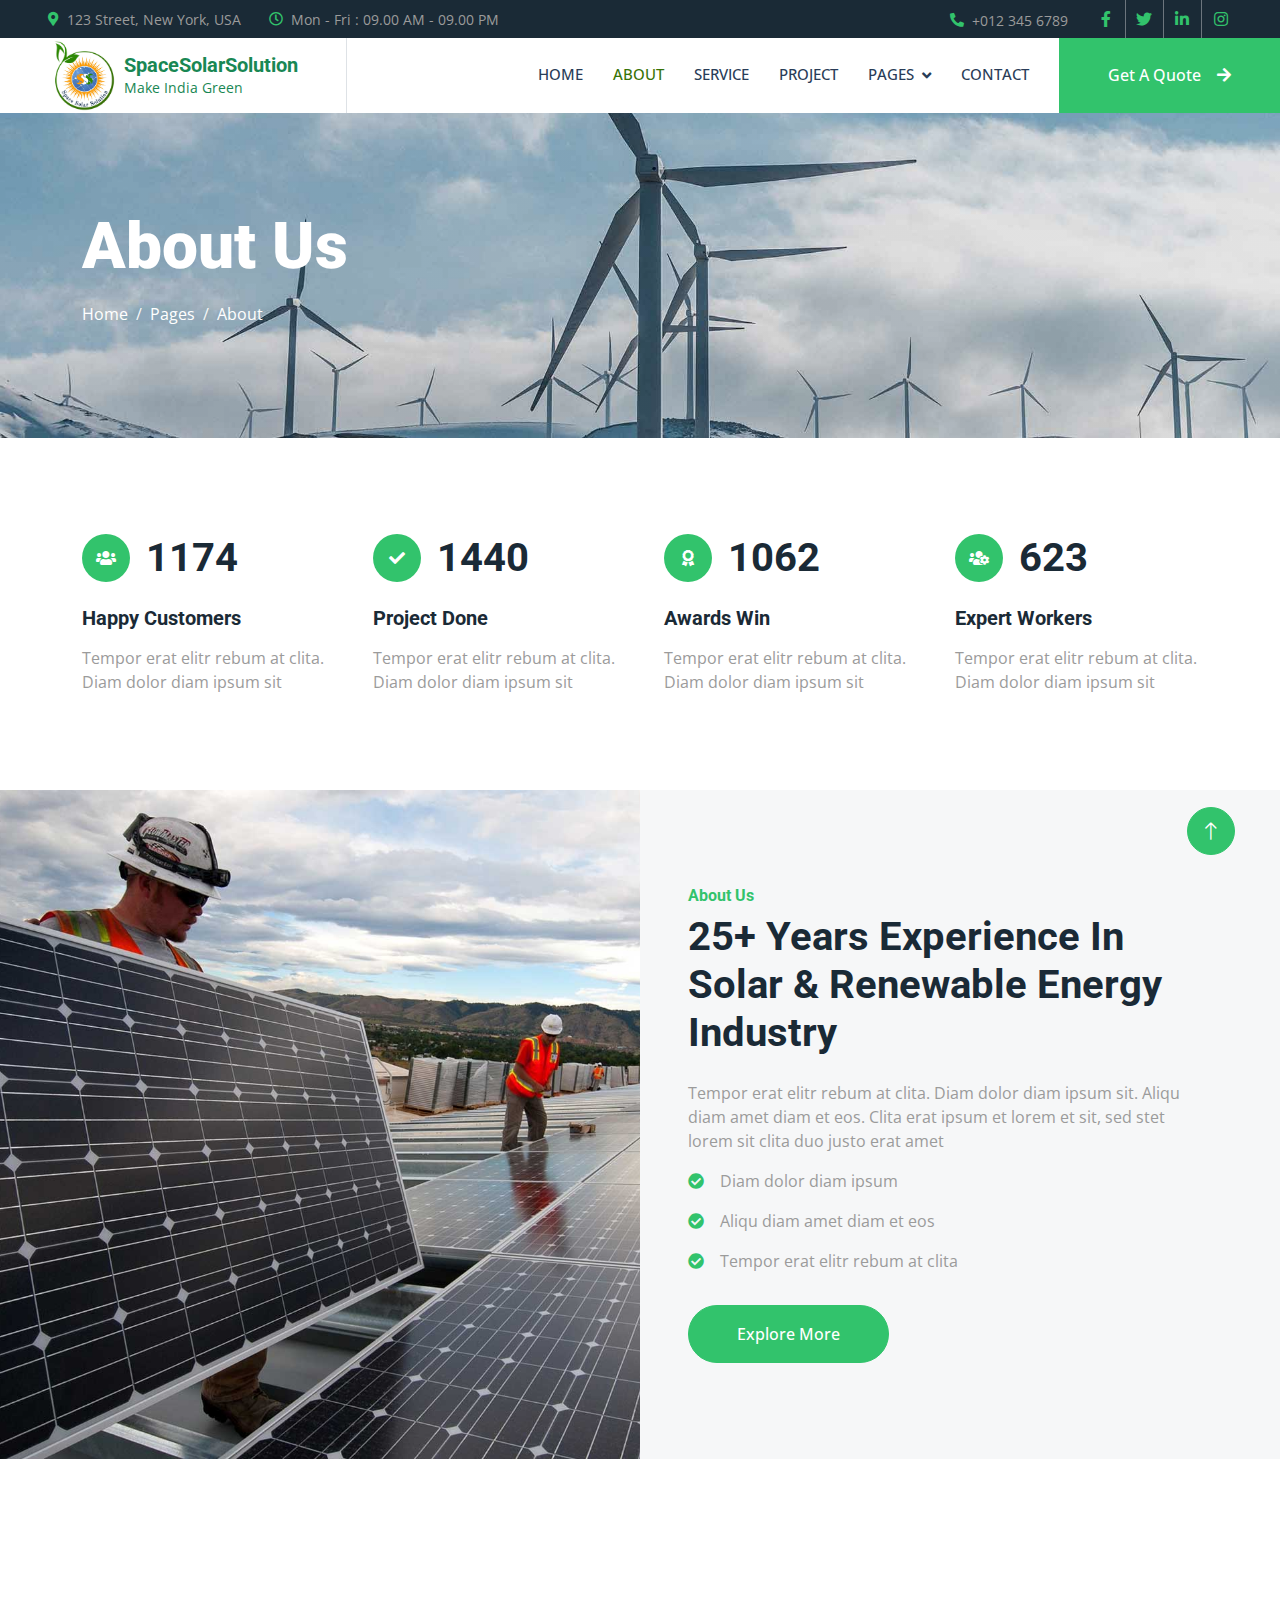
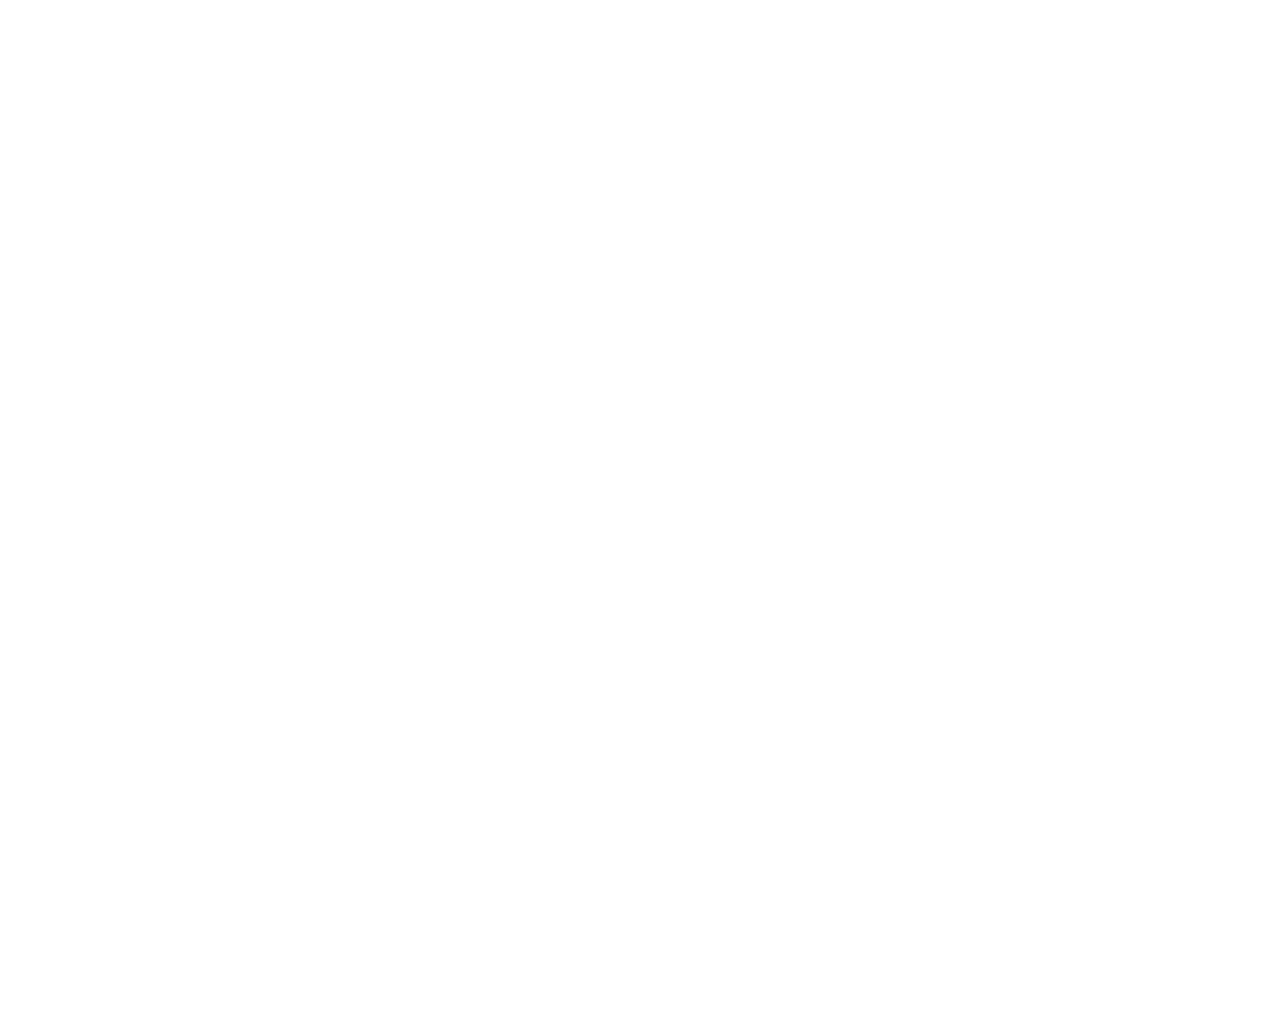
==== commit 1ed51c2c: "new updates" ====
--- a/about.html
+++ b/about.html
@@ -80,7 +80,6 @@
             
             <img src="Final Logo.jpg" alt="SpaceSolarSolution Logo" 
                 style="height: 70px; width: auto; margin-right: 6px;">
-            
             <div style="display: flex; flex-direction: column; align-items: flex-start;">
                 <h4 class="m-0 text-success" style="font-size: 1.25rem; font-weight: bold;">SpaceSolarSolution</h4>
                 <small class="m-0 text-success" style="font-size: 0.875rem;">Make India Green</small>
@@ -318,7 +317,7 @@
                 </div>
                 <div class="col-lg-3 col-md-6">
                     <h5 class="text-white mb-4">Newsletter</h5>
-                    <p>Dolor amet sit justo amet elitr clita ipsum elitr est.</p>
+                    <p>Newsletter – Stay updated on solar trends, tips, offers, and industry insights.</p>
                     <div class="position-relative mx-auto" style="max-width: 400px;">
                         <input class="form-control border-0 w-100 py-3 ps-4 pe-5" type="text" placeholder="Your email">
                         <button type="button" class="btn btn-primary py-2 position-absolute top-0 end-0 mt-2 me-2">SignUp</button>
@@ -330,7 +329,7 @@
             <div class="copyright">
                 <div class="row">
                     <div class="col-md-6 text-center text-md-start mb-3 mb-md-0">
-                        &copy; <a href="#">Your Site Name</a>, All Right Reserved.
+                        &copy; <a href="#"> spacesolarsolution.com</a>, All Right Reserved.
                     </div>
                     <div class="col-md-6 text-center text-md-end">
                         <!--/*** This template is free as long as you keep the footer author’s credit link/attribution link/backlink. If you'd like to use the template without the footer author’s credit link/attribution link/backlink, you can purchase the Credit Removal License from "https://htmlcodex.com/credit-removal". Thank you for your support. ***/-->
